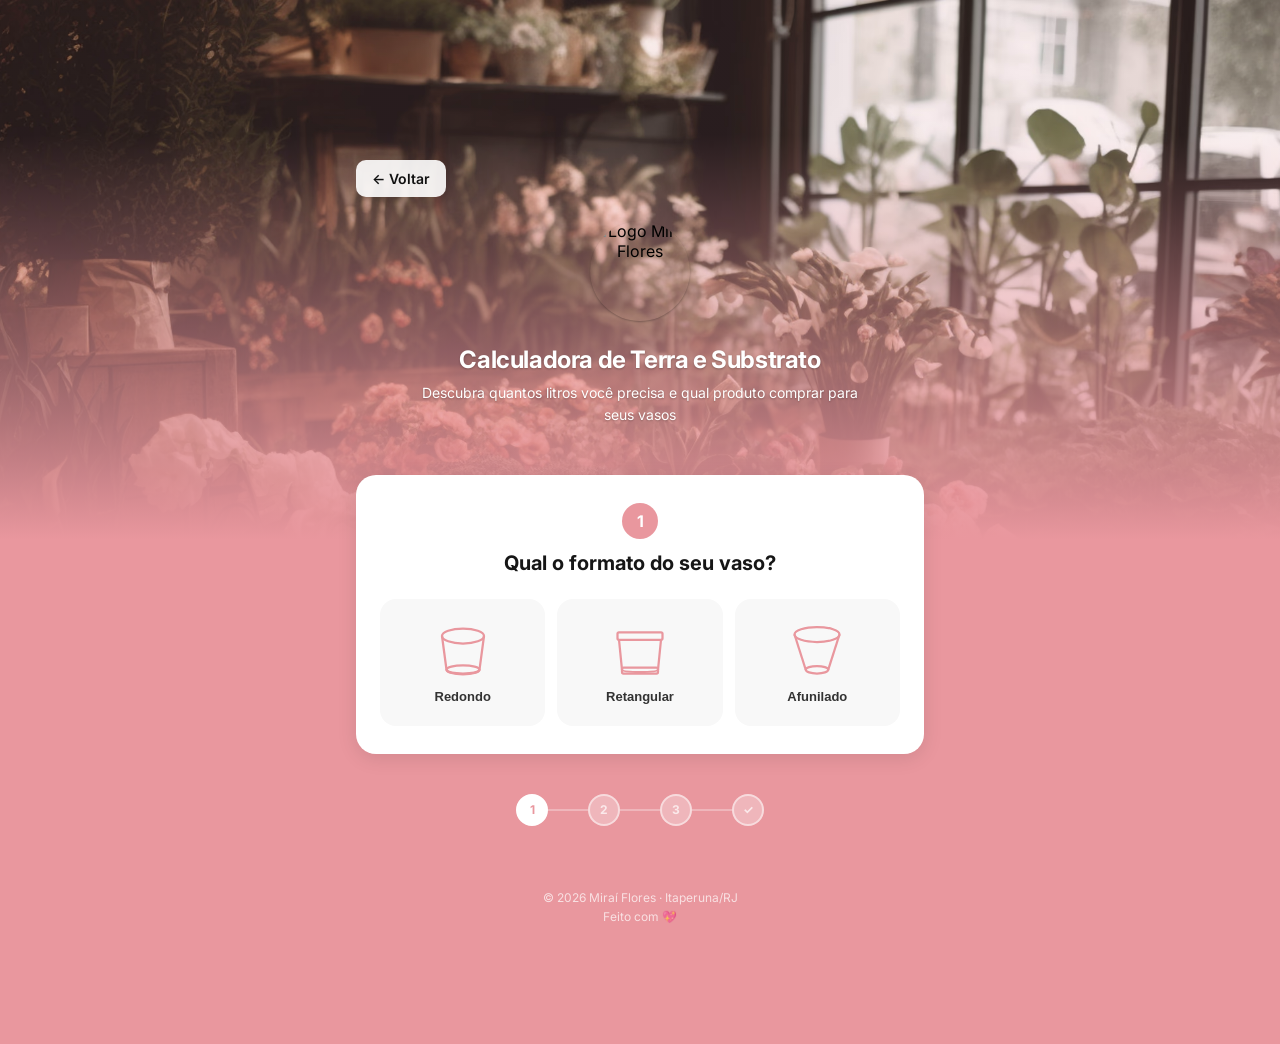
==== calculadora.html @ fb5d7ecf "feat: Adiciona Calculadora de Terra e Substrato - Nova página calculadora.html com interface em 4 et" ====
<!doctype html>
<html lang="pt-BR">
<head>
  <meta charset="utf-8">
  <meta name="viewport" content="width=device-width, initial-scale=1">
  <title>Calculadora de Terra e Substrato | Miraí Flores</title>
  <meta name="description" content="Descubra quantos litros de terra ou substrato você precisa para seus vasos">
  <meta name="theme-color" content="#e9979e">
  <link rel="preconnect" href="https://fonts.googleapis.com">
  <link rel="preconnect" href="https://fonts.gstatic.com" crossorigin>
  <link href="https://fonts.googleapis.com/css2?family=Inter:wght@400;500;600;700&display=swap" rel="stylesheet">
  <link rel="stylesheet" href="css/style.css">
  <link rel="stylesheet" href="css/calculadora.css">
</head>
<body class="calculadora-page">

  <!-- Cover / Hero -->
  <div class="cover"></div>

  <div class="container">

    <!-- Header com voltar -->
    <div class="calc-header">
      <a href="index.html" class="btn-voltar">← Voltar</a>
    </div>

    <!-- Profile -->
    <div class="profile">
      <img src="https://framerusercontent.com/images/JQwYwnI0x87Uvii2c7hzjCd69yA.png?scale-down-to=512" alt="Logo Miraí Flores">
      <div class="profile-info">
        <h1>Calculadora de Terra e Substrato</h1>
        <p>Descubra quantos litros você precisa e qual produto comprar para seus vasos</p>
      </div>
    </div>

    <!-- Calculadora -->
    <div class="calculadora-container">
      
      <!-- Step 1: Tipo do Vaso -->
      <div class="calc-step active" id="step-1">
        <div class="step-header">
          <span class="step-number">1</span>
          <h2>Qual o formato do seu vaso?</h2>
        </div>
        <div class="pot-types">
          <button class="pot-type-btn" data-type="redondo">
            <div class="pot-icon">
              <svg viewBox="0 0 80 80" fill="none" xmlns="http://www.w3.org/2000/svg">
                <ellipse cx="40" cy="20" rx="28" ry="10" stroke="currentColor" stroke-width="3" fill="none"/>
                <path d="M12 20 L18 65 Q20 70 40 70 Q60 70 62 65 L68 20" stroke="currentColor" stroke-width="3" fill="none"/>
                <ellipse cx="40" cy="65" rx="22" ry="6" stroke="currentColor" stroke-width="3" fill="none"/>
              </svg>
            </div>
            <span>Redondo</span>
          </button>
          <button class="pot-type-btn" data-type="retangular">
            <div class="pot-icon">
              <svg viewBox="0 0 80 80" fill="none" xmlns="http://www.w3.org/2000/svg">
                <rect x="10" y="15" width="60" height="10" rx="2" stroke="currentColor" stroke-width="3" fill="none"/>
                <path d="M12 25 L16 65 Q17 68 40 68 Q63 68 64 65 L68 25" stroke="currentColor" stroke-width="3" fill="none"/>
                <rect x="16" y="62" width="48" height="8" rx="2" stroke="currentColor" stroke-width="3" fill="none"/>
              </svg>
            </div>
            <span>Retangular</span>
          </button>
          <button class="pot-type-btn" data-type="afunilado">
            <div class="pot-icon">
              <svg viewBox="0 0 80 80" fill="none" xmlns="http://www.w3.org/2000/svg">
                <ellipse cx="40" cy="18" rx="30" ry="10" stroke="currentColor" stroke-width="3" fill="none"/>
                <path d="M10 18 L25 65" stroke="currentColor" stroke-width="3"/>
                <path d="M70 18 L55 65" stroke="currentColor" stroke-width="3"/>
                <ellipse cx="40" cy="65" rx="15" ry="5" stroke="currentColor" stroke-width="3" fill="none"/>
              </svg>
            </div>
            <span>Afunilado</span>
          </button>
        </div>
      </div>

      <!-- Step 2: Medidas -->
      <div class="calc-step" id="step-2">
        <div class="step-header">
          <span class="step-number">2</span>
          <h2>Informe as medidas</h2>
          <p class="step-subtitle">Todas as medidas em centímetros (cm)</p>
        </div>
        
        <!-- Medidas para vaso REDONDO -->
        <div class="medidas-form" id="medidas-redondo" style="display: none;">
          <div class="form-group">
            <label for="diametro">Diâmetro superior</label>
            <div class="input-wrapper">
              <input type="number" id="diametro" placeholder="Ex: 30" min="1" step="0.1">
              <span class="input-unit">cm</span>
            </div>
          </div>
          <div class="form-group">
            <label for="altura-redondo">Altura do vaso</label>
            <div class="input-wrapper">
              <input type="number" id="altura-redondo" placeholder="Ex: 25" min="1" step="0.1">
              <span class="input-unit">cm</span>
            </div>
          </div>
        </div>

        <!-- Medidas para vaso RETANGULAR -->
        <div class="medidas-form" id="medidas-retangular" style="display: none;">
          <div class="form-group">
            <label for="comprimento">Comprimento</label>
            <div class="input-wrapper">
              <input type="number" id="comprimento" placeholder="Ex: 40" min="1" step="0.1">
              <span class="input-unit">cm</span>
            </div>
          </div>
          <div class="form-group">
            <label for="largura">Largura</label>
            <div class="input-wrapper">
              <input type="number" id="largura" placeholder="Ex: 20" min="1" step="0.1">
              <span class="input-unit">cm</span>
            </div>
          </div>
          <div class="form-group">
            <label for="altura-retangular">Altura do vaso</label>
            <div class="input-wrapper">
              <input type="number" id="altura-retangular" placeholder="Ex: 25" min="1" step="0.1">
              <span class="input-unit">cm</span>
            </div>
          </div>
        </div>

        <!-- Medidas para vaso AFUNILADO -->
        <div class="medidas-form" id="medidas-afunilado" style="display: none;">
          <div class="form-group">
            <label for="diametro-superior">Diâmetro superior (boca)</label>
            <div class="input-wrapper">
              <input type="number" id="diametro-superior" placeholder="Ex: 35" min="1" step="0.1">
              <span class="input-unit">cm</span>
            </div>
          </div>
          <div class="form-group">
            <label for="diametro-inferior">Diâmetro inferior (base)</label>
            <div class="input-wrapper">
              <input type="number" id="diametro-inferior" placeholder="Ex: 20" min="1" step="0.1">
              <span class="input-unit">cm</span>
            </div>
          </div>
          <div class="form-group">
            <label for="altura-afunilado">Altura do vaso</label>
            <div class="input-wrapper">
              <input type="number" id="altura-afunilado" placeholder="Ex: 30" min="1" step="0.1">
              <span class="input-unit">cm</span>
            </div>
          </div>
        </div>

        <!-- Campos comuns -->
        <div class="medidas-comum" style="display: none;">
          <div class="form-group">
            <label for="quantidade-vasos">Quantidade de vasos</label>
            <div class="input-wrapper">
              <input type="number" id="quantidade-vasos" value="1" min="1" max="100">
              <span class="input-unit">un</span>
            </div>
          </div>
          <div class="form-group">
            <label>Nível de preenchimento</label>
            <div class="preenchimento-options">
              <button class="preenchimento-btn" data-value="1">100%</button>
              <button class="preenchimento-btn active" data-value="0.9">90%</button>
              <button class="preenchimento-btn" data-value="0.8">80%</button>
            </div>
          </div>
        </div>

        <button class="btn-next" id="btn-to-step-3" disabled>Continuar</button>
      </div>

      <!-- Step 3: Tipo de Produto -->
      <div class="calc-step" id="step-3">
        <div class="step-header">
          <span class="step-number">3</span>
          <h2>Qual produto você deseja usar?</h2>
        </div>
        <div class="product-types">
          <button class="product-type-btn" data-product="terra">
            <div class="product-icon">🌱</div>
            <div class="product-info">
              <h3>Terra Vegetal com Húmus</h3>
              <p>Ideal para vasos, jardins e plantio em geral</p>
            </div>
          </button>
          <button class="product-type-btn" data-product="substrato-40l">
            <div class="product-icon">🪴</div>
            <div class="product-info">
              <h3>Substrato 40L</h3>
              <p>Substrato pronto para plantio</p>
            </div>
          </button>
          <button class="product-type-btn" data-product="rosa-deserto">
            <div class="product-icon">🌺</div>
            <div class="product-info">
              <h3>Substrato Rosa do Deserto 10kg</h3>
              <p>Formulação especial para rosa do deserto</p>
            </div>
          </button>
          <button class="product-type-btn" data-product="flores-folhagens">
            <div class="product-icon">🌸</div>
            <div class="product-info">
              <h3>Substrato Flores e Folhagens 10kg</h3>
              <p>Ideal para plantas ornamentais</p>
            </div>
          </button>
        </div>
      </div>

      <!-- Step 4: Resultado -->
      <div class="calc-step" id="step-4">
        <div class="step-header">
          <span class="step-number">✓</span>
          <h2>Resultado</h2>
        </div>
        
        <div class="resultado-resumo">
          <div class="resultado-item">
            <span class="resultado-label">Volume necessário</span>
            <span class="resultado-valor" id="resultado-litros">0 L</span>
          </div>
          <div class="resultado-item">
            <span class="resultado-label">Peso estimado</span>
            <span class="resultado-valor" id="resultado-peso">0 kg</span>
          </div>
        </div>

        <div class="recomendacao-principal">
          <h3>🎯 Produto Recomendado</h3>
          <div class="produto-card-grande" id="produto-recomendado">
            <div class="produto-imagem">
              <img src="" alt="Produto" id="produto-img">
            </div>
            <div class="produto-detalhes">
              <h4 id="produto-nome">-</h4>
              <p class="produto-equiv" id="produto-equiv">-</p>
              <div class="produto-quantidade">
                <span class="qtd-label">Quantidade:</span>
                <span class="qtd-valor" id="produto-qtd">-</span>
              </div>
            </div>
          </div>
        </div>

        <div class="alternativas-section" id="alternativas-container" style="display: none;">
          <h3>📦 Outras opções</h3>
          <div class="alternativas-lista" id="alternativas-lista">
            <!-- Alternativas serão inseridas via JS -->
          </div>
        </div>

        <div class="observacao">
          <p>⚠️ A quantidade é aproximada e pode variar conforme compactação e tipo de plantio.</p>
        </div>

        <div class="resultado-acoes">
          <a href="#" class="btn-whatsapp-pedido" id="btn-whatsapp-pedido" target="_blank" rel="noopener">
            <span>💬</span> Quero Pedir esse Produto
          </a>
          <button class="btn-recalcular" id="btn-recalcular">
            🔄 Fazer Nova Simulação
          </button>
        </div>
      </div>

      <!-- Progress indicator -->
      <div class="calc-progress">
        <div class="progress-step active" data-step="1">1</div>
        <div class="progress-line"></div>
        <div class="progress-step" data-step="2">2</div>
        <div class="progress-line"></div>
        <div class="progress-step" data-step="3">3</div>
        <div class="progress-line"></div>
        <div class="progress-step" data-step="4">✓</div>
      </div>

    </div>

    <footer class="footer">
      <p>© 2026 Miraí Flores · Itaperuna/RJ</p>
      <p class="footer-sub">Feito com 💖</p>
    </footer>

  </div>

  <script src="js/calculadora.js"></script>
</body>
</html>
---- css/style.css ----
/* ========================================
   Miraí Flores - Link na Bio
   Estilos principais (inspirado no EXEMPLO)
   ======================================== */

/* === Reset === */
*, *::before, *::after {
  box-sizing: border-box;
  margin: 0;
  padding: 0;
}

/* === Body === */
body {
  font-family: 'Inter', sans-serif;
  background-color: #e9979e;
  min-height: 100vh;
  display: flex;
  align-items: flex-start;
  justify-content: center;
  padding: 0;
  -webkit-font-smoothing: antialiased;
  -moz-osx-font-smoothing: grayscale;
  overflow-x: hidden;
}

/* === Cover / Hero (inspirado no EXEMPLO) === */
.cover {
  position: fixed;
  top: 0;
  left: 0;
  right: 0;
  height: 60vh;
  z-index: 0;
  overflow: hidden;
  background-image: url('../cover.jpg');
  background-size: cover;
  background-position: center;
  background-repeat: no-repeat;
}

@supports (-webkit-touch-callout: none) {
  /* iOS fix - background-attachment: fixed não funciona em iOS */
  .cover {
    background-attachment: scroll;
  }
}

@supports not (-webkit-touch-callout: none) {
  .cover {
    background-attachment: fixed;
  }
}

.cover::after {
  content: '';
  position: absolute;
  inset: 0;
  background: linear-gradient(
    to bottom,
    rgba(233, 151, 158, 0.12) 25%,
    #e9979e 100%
  );
  pointer-events: none;
}

/* === Container === */
.container {
  position: relative;
  z-index: 1;
  width: 100%;
  max-width: 640px;
  display: flex;
  flex-direction: column;
  align-items: center;
  gap: 48px;
  padding: 100px 36px 80px;
}

/* === Profile (inspirado no EXEMPLO) === */
.profile {
  display: flex;
  flex-direction: column;
  align-items: center;
  gap: 24px;
  text-align: center;
  padding: 0 12px;
}

.profile img {
  width: 100px;
  height: 100px;
  border-radius: 500px;
  object-fit: cover;
  box-shadow: 0 1px 2px rgba(0, 0, 0, 0.25);
}

.profile-info {
  display: flex;
  flex-direction: column;
  align-items: center;
  gap: 8px;
  max-width: 450px;
}

.profile h1 {
  font-size: 28px;
  font-weight: 700;
  color: #fff;
  letter-spacing: -0.4px;
  text-shadow: 0 1px 2px rgba(0, 0, 0, 0.25);
}

.profile p {
  font-size: 15px;
  color: #fff;
  line-height: 1.6;
  text-shadow: 0 1px 2px rgba(0, 0, 0, 0.25);
}

/* === Top Buttons (inspirado no EXEMPLO) === */
.top-buttons {
  display: flex;
  gap: 16px;
  width: 100%;
  justify-content: center;
}

.top-buttons a {
  flex: 1;
  max-width: 180px;
  display: flex;
  align-items: center;
  justify-content: center;
  gap: 6px;
  padding: 12px 20px;
  background: rgba(255, 255, 255, 0.95);
  border: 1px solid #eee;
  border-radius: 10px;
  font-size: 14px;
  font-weight: 600;
  color: #111;
  text-decoration: none;
  box-shadow: 0 2px 8px rgba(0, 0, 0, 0.08);
  transition: all 0.2s ease;
  backdrop-filter: blur(8px);
}

.top-buttons a:hover {
  background: #fff;
  transform: translateY(-2px);
  box-shadow: 0 4px 16px rgba(0, 0, 0, 0.12);
}

.btn-icon {
  font-size: 16px;
}

/* === Link Cards (inspirado no EXEMPLO - layout horizontal) === */
.links {
  width: 100%;
  display: flex;
  flex-direction: column;
  gap: 16px;
}

.link-card {
  display: flex;
  align-items: center;
  gap: 16px;
  background: #fff;
  border-radius: 16px;
  padding: 16px 20px;
  text-decoration: none;
  color: inherit;
  overflow: hidden;
  transition: all 0.25s ease;
  box-shadow: 0 2px 12px rgba(0, 0, 0, 0.1);
}

.link-card:hover {
  transform: translateY(-4px);
  box-shadow: 0 8px 24px rgba(0, 0, 0, 0.15);
}

.card-icon {
  width: 70px;
  height: 70px;
  min-width: 70px;
  border-radius: 12px;
  overflow: hidden;
  background: #f0f0f0;
}

.card-icon img {
  width: 100%;
  height: 100%;
  object-fit: cover;
}

.card-body {
  flex: 1;
}

.link-card h3 {
  font-size: 16px;
  font-weight: 700;
  color: #161616;
  letter-spacing: -0.3px;
  margin-bottom: 4px;
}

.link-card p {
  font-size: 13px;
  color: #7d7f83;
  line-height: 1.4;
}

.link-card .btn {
  background: #2d2d2d;
  color: #fff;
  border: none;
  border-radius: 8px;
  padding: 10px 16px;
  font-size: 13px;
  font-weight: 600;
  white-space: nowrap;
  flex-shrink: 0;
  transition: background 0.2s ease;
  letter-spacing: 0.2px;
  cursor: pointer;
  width: 110px;
  text-align: center;
}

.link-card:hover .btn {
  background: #e9979e;
}

/* === Instagram Feed === */
.instagram-section {
  width: 100%;
  background: rgba(255, 255, 255, 0.1);
  border: 2px solid rgba(255, 255, 255, 0.3);
  border-radius: 16px;
  overflow: hidden;
  display: flex;
  flex-direction: column;
  margin-bottom: 32px;
  backdrop-filter: blur(10px);
  box-shadow: 0 4px 16px rgba(0, 0, 0, 0.08);
  transition: all 0.3s ease;
}

.instagram-section:hover {
  border-color: rgba(255, 255, 255, 0.5);
  box-shadow: 0 8px 24px rgba(0, 0, 0, 0.12);
  transform: translateY(-2px);
}

.instagram-header {
  padding: 28px 20px;
  text-align: center;
  border-bottom: 1px solid rgba(255, 255, 255, 0.2);
}

.instagram-section h2 {
  font-size: 20px;
  font-weight: 700;
  color: #fff;
  margin-bottom: 8px;
  text-shadow: 0 1px 2px rgba(0, 0, 0, 0.25);
}

.instagram-username {
  display: inline-block;
  font-size: 14px;
  font-weight: 600;
  color: #fff;
  text-decoration: none;
  margin-bottom: 16px;
  transition: opacity 0.2s ease;
}

.instagram-username:hover {
  opacity: 0.8;
}

.instagram-post {
  display: flex;
  justify-content: center;
  padding: 20px;
  min-height: 350px;
  max-width: 100%;
  overflow: hidden;
}

.instagram-post blockquote {
  max-width: 100% !important;
  border-radius: 12px;
  overflow: hidden;
}

.instagram-post iframe {
  max-width: 100% !important;
  border-radius: 8px;
}

.instagram-link {
  display: inline-block;
  background: rgba(255, 255, 255, 0.95);
  color: #111;
  text-decoration: none;
  font-size: 14px;
  font-weight: 600;
  padding: 12px 24px;
  border: 1px solid rgba(255, 255, 255, 0.3);
  border-radius: 10px;
  transition: all 0.2s ease;
  box-shadow: 0 2px 8px rgba(0, 0, 0, 0.1);
  margin: 0 20px 20px;
  align-self: center;
}

.instagram-link:hover {
  background: #fff;
  transform: translateY(-2px);
  box-shadow: 0 4px 16px rgba(0, 0, 0, 0.15);
}

/* === Localização/Gallery === */
.location-section {
  width: 100%;
  background: rgba(255, 255, 255, 0.1);
  border: 2px solid rgba(255, 255, 255, 0.3);
  border-radius: 16px;
  overflow: hidden;
  display: flex;
  flex-direction: column;
  margin-bottom: 32px;
  backdrop-filter: blur(10px);
  box-shadow: 0 4px 16px rgba(0, 0, 0, 0.08);
  transition: all 0.3s ease;
}

.location-section:hover {
  border-color: rgba(255, 255, 255, 0.5);
  box-shadow: 0 8px 24px rgba(0, 0, 0, 0.12);
  transform: translateY(-2px);
}

.location-header {
  padding: 28px 20px;
  text-align: center;
  border-bottom: 1px solid rgba(255, 255, 255, 0.2);
}

.location-section h2 {
  font-size: 20px;
  font-weight: 700;
  color: #fff;
  margin-bottom: 8px;
  text-shadow: 0 1px 2px rgba(0, 0, 0, 0.25);
}

.location-subtitle {
  font-size: 14px;
  color: rgba(255, 255, 255, 0.8);
  margin-bottom: 16px;
  text-shadow: 0 1px 2px rgba(0, 0, 0, 0.15);
}

.btn-rotas {
  display: inline-block;
  background: rgba(255, 255, 255, 0.95);
  color: #111;
  border: 1px solid rgba(255, 255, 255, 0.3);
  border-radius: 10px;
  padding: 12px 24px;
  font-size: 14px;
  font-weight: 600;
  text-decoration: none;
  transition: all 0.2s ease;
  box-shadow: 0 2px 8px rgba(0, 0, 0, 0.1);
}

.btn-rotas:hover {
  background: #fff;
  transform: translateY(-2px);
  box-shadow: 0 4px 16px rgba(0, 0, 0, 0.15);
}

.maps-container-inner {
  width: 100%;
  height: 350px;
  overflow: hidden;
}

/* === Google Maps === */
.maps-container {
  width: 100%;
  height: 350px;
  border-radius: 16px;
  overflow: hidden;
  box-shadow: 0 4px 16px rgba(0, 0, 0, 0.12);
  margin-bottom: 24px;
  border: 2px solid rgba(255, 255, 255, 0.3);
}

.maps-container iframe {
  border-radius: 14px;
  width: 100%;
  height: 100%;
  display: block;
}

/* === Social Icons (inspirado no EXEMPLO - 80x80 com labels) === */
.social-row {
  display: flex;
  gap: 16px;
  justify-content: center;
}

.social-btn {
  display: flex;
  flex-direction: column;
  align-items: center;
  justify-content: center;
  gap: 6px;
  width: 80px;
  height: 80px;
  background: rgba(255, 255, 255, 0.9);
  border: 1px solid #eee;
  border-radius: 16px;
  text-decoration: none;
  font-size: 26px;
  transition: all 0.25s ease;
  box-shadow: 0 2px 8px rgba(0, 0, 0, 0.06);
  backdrop-filter: blur(8px);
}

.social-btn small {
  font-size: 10px;
  font-weight: 600;
  color: #666;
  letter-spacing: 0.3px;
}

.social-btn:hover {
  background: #fff;
  transform: translateY(-3px) scale(1.05);
  box-shadow: 0 6px 20px rgba(0, 0, 0, 0.1);
}

/* === Footer === */
.footer {
  text-align: center;
  padding-top: 16px;
}

.footer p {
  font-size: 12px;
  color: rgba(255, 255, 255, 0.7);
}

.footer-sub {
  font-size: 11px;
  color: rgba(255, 255, 255, 0.5);
  margin-top: 4px;
}

/* === Animações de entrada === */
.fade-in {
  opacity: 0;
  transform: translateY(20px);
  animation: fadeInUp 0.6s ease forwards;
}

@keyframes fadeInUp {
  to {
    opacity: 1;
    transform: translateY(0);
  }
}

/* === Responsivo (inspirado no EXEMPLO - breakpoints) === */
@media (max-width: 809px) {
  .cover {
    height: 50vh;
    background-attachment: scroll;
  }

  .container {
    gap: 32px;
    padding: 60px 16px 48px;
  }

  .profile img {
    width: 80px;
    height: 80px;
  }

  .profile h1 {
    font-size: 24px;
  }

  .profile p {
    font-size: 14px;
  }

  .top-buttons {
    gap: 10px;
    flex-wrap: wrap;
  }

  .top-buttons a {
    flex: 1;
    min-width: 140px;
    max-width: none;
    padding: 10px 14px;
    font-size: 13px;
  }

  .link-card {
    flex-direction: column;
    text-align: center;
    gap: 12px;
    padding: 16px;
  }

  .card-icon {
    width: 70px;
    height: 70px;
    min-width: 70px;
    margin: 0 auto;
  }

  .link-card h3 {
    font-size: 15px;
  }

  .link-card p {
    font-size: 12px;
  }

  .link-card .btn {
    width: 100%;
    padding: 10px 14px;
  }

  .instagram-section,
  .location-section {
    border-radius: 12px;
  }

  .instagram-header,
  .location-header {
    padding: 20px 16px;
  }

  .instagram-section h2,
  .location-section h2 {
    font-size: 18px;
  }

  .instagram-post {
    padding: 16px;
    min-height: 300px;
  }

  .maps-container-inner {
    height: 280px;
  }

  .btn-rotas,
  .instagram-link {
    padding: 10px 20px;
    font-size: 13px;
  }

  .social-btn {
    width: 70px;
    height: 70px;
    font-size: 22px;
  }

  .social-btn small {
    font-size: 9px;
  }
}

/* Extra small devices */
@media (max-width: 380px) {
  .container {
    padding: 50px 12px 40px;
  }

  .top-buttons {
    flex-direction: column;
    gap: 8px;
  }

  .top-buttons a {
    width: 100%;
    max-width: 100%;
  }

  .profile h1 {
    font-size: 22px;
  }

  .card-icon {
    width: 60px;
    height: 60px;
    min-width: 60px;
  }

  .social-btn {
    width: 60px;
    height: 60px;
    font-size: 20px;
  }
}

@media (min-width: 810px) {
  .container {
    padding-top: 160px;
    padding-bottom: 120px;
  }
}
---- css/calculadora.css ----
/* ========================================
   Miraí Flores - Calculadora de Terra
   Estilos específicos da calculadora
   ======================================== */

/* === Ajustes para a página da calculadora === */
.calculadora-page .profile h1 {
  font-size: 24px;
}

.calculadora-page .profile p {
  font-size: 14px;
}

/* === Header com botão voltar === */
.calc-header {
  width: 100%;
  display: flex;
  justify-content: flex-start;
  margin-bottom: -24px;
}

.btn-voltar {
  display: inline-flex;
  align-items: center;
  gap: 4px;
  background: rgba(255, 255, 255, 0.9);
  color: #111;
  text-decoration: none;
  font-size: 14px;
  font-weight: 600;
  padding: 10px 16px;
  border-radius: 10px;
  transition: all 0.2s ease;
  box-shadow: 0 2px 8px rgba(0, 0, 0, 0.1);
}

.btn-voltar:hover {
  background: #fff;
  transform: translateY(-2px);
  box-shadow: 0 4px 16px rgba(0, 0, 0, 0.15);
}

/* === Container da Calculadora === */
.calculadora-container {
  width: 100%;
  display: flex;
  flex-direction: column;
  gap: 24px;
}

/* === Steps === */
.calc-step {
  display: none;
  background: #fff;
  border-radius: 20px;
  padding: 28px 24px;
  box-shadow: 0 4px 20px rgba(0, 0, 0, 0.1);
  animation: fadeInUp 0.4s ease;
}

.calc-step.active {
  display: block;
}

@keyframes fadeInUp {
  from {
    opacity: 0;
    transform: translateY(20px);
  }
  to {
    opacity: 1;
    transform: translateY(0);
  }
}

.step-header {
  text-align: center;
  margin-bottom: 24px;
}

.step-number {
  display: inline-flex;
  align-items: center;
  justify-content: center;
  width: 36px;
  height: 36px;
  background: #e9979e;
  color: #fff;
  font-weight: 700;
  font-size: 16px;
  border-radius: 50%;
  margin-bottom: 12px;
}

.step-header h2 {
  font-size: 20px;
  font-weight: 700;
  color: #161616;
  margin-bottom: 4px;
}

.step-subtitle {
  font-size: 14px;
  color: #7d7f83;
}

/* === Seleção de Tipo de Vaso === */
.pot-types {
  display: grid;
  grid-template-columns: repeat(3, 1fr);
  gap: 12px;
}

.pot-type-btn {
  display: flex;
  flex-direction: column;
  align-items: center;
  gap: 8px;
  padding: 20px 12px;
  background: #f8f8f8;
  border: 2px solid transparent;
  border-radius: 16px;
  cursor: pointer;
  transition: all 0.2s ease;
}

.pot-type-btn:hover {
  background: #fff;
  border-color: #e9979e;
  transform: translateY(-2px);
  box-shadow: 0 4px 16px rgba(0, 0, 0, 0.1);
}

.pot-type-btn.active {
  background: #fff;
  border-color: #e9979e;
  box-shadow: 0 4px 16px rgba(233, 151, 158, 0.25);
}

.pot-icon {
  width: 60px;
  height: 60px;
  color: #e9979e;
}

.pot-icon svg {
  width: 100%;
  height: 100%;
}

.pot-type-btn span {
  font-size: 13px;
  font-weight: 600;
  color: #333;
}

/* === Formulário de Medidas === */
.medidas-form,
.medidas-comum {
  display: flex;
  flex-direction: column;
  gap: 16px;
  margin-bottom: 20px;
}

.form-group {
  display: flex;
  flex-direction: column;
  gap: 6px;
}

.form-group label {
  font-size: 14px;
  font-weight: 600;
  color: #333;
}

.input-wrapper {
  display: flex;
  align-items: center;
  border: 2px solid #e0e0e0;
  border-radius: 12px;
  overflow: hidden;
  transition: border-color 0.2s ease;
}

.input-wrapper:focus-within {
  border-color: #e9979e;
}

.input-wrapper input {
  flex: 1;
  border: none;
  padding: 14px 16px;
  font-size: 16px;
  outline: none;
  background: transparent;
}

.input-wrapper input::placeholder {
  color: #aaa;
}

.input-unit {
  padding: 14px 16px;
  background: #f5f5f5;
  font-size: 14px;
  font-weight: 600;
  color: #666;
}

/* === Preenchimento === */
.preenchimento-options {
  display: flex;
  gap: 8px;
}

.preenchimento-btn {
  flex: 1;
  padding: 12px 16px;
  border: 2px solid #e0e0e0;
  border-radius: 10px;
  background: #fff;
  font-size: 14px;
  font-weight: 600;
  color: #333;
  cursor: pointer;
  transition: all 0.2s ease;
}

.preenchimento-btn:hover {
  border-color: #e9979e;
}

.preenchimento-btn.active {
  background: #e9979e;
  border-color: #e9979e;
  color: #fff;
}

/* === Botões de Ação === */
.btn-next {
  width: 100%;
  padding: 16px 24px;
  background: #e9979e;
  color: #fff;
  border: none;
  border-radius: 12px;
  font-size: 16px;
  font-weight: 700;
  cursor: pointer;
  transition: all 0.2s ease;
  margin-top: 8px;
}

.btn-next:hover:not(:disabled) {
  background: #d88990;
  transform: translateY(-2px);
  box-shadow: 0 4px 16px rgba(233, 151, 158, 0.4);
}

.btn-next:disabled {
  background: #ccc;
  cursor: not-allowed;
}

/* === Seleção de Tipo de Produto === */
.product-types {
  display: flex;
  flex-direction: column;
  gap: 12px;
}

.product-type-btn {
  display: flex;
  align-items: center;
  gap: 16px;
  padding: 16px 20px;
  background: #f8f8f8;
  border: 2px solid transparent;
  border-radius: 16px;
  cursor: pointer;
  transition: all 0.2s ease;
  text-align: left;
}

.product-type-btn:hover {
  background: #fff;
  border-color: #e9979e;
  transform: translateY(-2px);
  box-shadow: 0 4px 16px rgba(0, 0, 0, 0.1);
}

.product-type-btn.active {
  background: #fff;
  border-color: #e9979e;
  box-shadow: 0 4px 16px rgba(233, 151, 158, 0.25);
}

.product-icon {
  font-size: 32px;
  width: 50px;
  height: 50px;
  display: flex;
  align-items: center;
  justify-content: center;
  background: rgba(233, 151, 158, 0.1);
  border-radius: 12px;
}

.product-info {
  flex: 1;
}

.product-info h3 {
  font-size: 15px;
  font-weight: 700;
  color: #161616;
  margin-bottom: 2px;
}

.product-info p {
  font-size: 13px;
  color: #7d7f83;
}

/* === Resultado === */
.resultado-resumo {
  display: grid;
  grid-template-columns: 1fr 1fr;
  gap: 12px;
  margin-bottom: 24px;
}

.resultado-item {
  background: linear-gradient(135deg, #e9979e, #d88990);
  padding: 20px 16px;
  border-radius: 16px;
  text-align: center;
}

.resultado-label {
  display: block;
  font-size: 13px;
  color: rgba(255, 255, 255, 0.85);
  margin-bottom: 4px;
}

.resultado-valor {
  font-size: 28px;
  font-weight: 700;
  color: #fff;
}

/* === Produto Recomendado === */
.recomendacao-principal {
  margin-bottom: 24px;
}

.recomendacao-principal h3 {
  font-size: 16px;
  font-weight: 700;
  color: #161616;
  margin-bottom: 16px;
}

.produto-card-grande {
  display: flex;
  gap: 16px;
  padding: 20px;
  background: #f8f8f8;
  border-radius: 16px;
  border: 2px solid #e9979e;
}

.produto-imagem {
  width: 100px;
  height: 100px;
  border-radius: 12px;
  overflow: hidden;
  background: #fff;
  flex-shrink: 0;
}

.produto-imagem img {
  width: 100%;
  height: 100%;
  object-fit: cover;
}

.produto-detalhes {
  flex: 1;
  display: flex;
  flex-direction: column;
  gap: 8px;
}

.produto-detalhes h4 {
  font-size: 16px;
  font-weight: 700;
  color: #161616;
  line-height: 1.3;
}

.produto-equiv {
  font-size: 13px;
  color: #7d7f83;
}

.produto-quantidade {
  display: flex;
  gap: 8px;
  margin-top: auto;
  padding-top: 8px;
  border-top: 1px solid #e0e0e0;
}

.qtd-label {
  font-size: 13px;
  color: #666;
}

.qtd-valor {
  font-size: 13px;
  font-weight: 700;
  color: #e9979e;
}

/* === Alternativas === */
.alternativas-section {
  margin-bottom: 24px;
}

.alternativas-section h3 {
  font-size: 16px;
  font-weight: 700;
  color: #161616;
  margin-bottom: 12px;
}

.alternativas-lista {
  display: flex;
  flex-direction: column;
  gap: 8px;
}

.alternativa-item {
  padding: 16px;
  background: #f8f8f8;
  border-radius: 12px;
  border: 1px solid #e0e0e0;
}

.alternativa-titulo {
  font-size: 12px;
  font-weight: 600;
  color: #e9979e;
  text-transform: uppercase;
  letter-spacing: 0.5px;
  margin-bottom: 4px;
}

.alternativa-descricao {
  font-size: 14px;
  font-weight: 600;
  color: #161616;
  margin-bottom: 4px;
}

.alternativa-info {
  font-size: 12px;
  color: #7d7f83;
}

/* === Observação === */
.observacao {
  background: #fff8e1;
  border: 1px solid #ffe082;
  border-radius: 12px;
  padding: 14px 16px;
  margin-bottom: 24px;
}

.observacao p {
  font-size: 13px;
  color: #f57c00;
  line-height: 1.4;
}

/* === Ações do Resultado === */
.resultado-acoes {
  display: flex;
  flex-direction: column;
  gap: 12px;
}

.btn-whatsapp-pedido {
  display: flex;
  align-items: center;
  justify-content: center;
  gap: 8px;
  width: 100%;
  padding: 16px 24px;
  background: #25D366;
  color: #fff;
  border: none;
  border-radius: 12px;
  font-size: 16px;
  font-weight: 700;
  text-decoration: none;
  cursor: pointer;
  transition: all 0.2s ease;
}

.btn-whatsapp-pedido:hover {
  background: #1da851;
  transform: translateY(-2px);
  box-shadow: 0 4px 16px rgba(37, 211, 102, 0.4);
}

.btn-recalcular {
  width: 100%;
  padding: 14px 24px;
  background: #fff;
  color: #333;
  border: 2px solid #e0e0e0;
  border-radius: 12px;
  font-size: 14px;
  font-weight: 600;
  cursor: pointer;
  transition: all 0.2s ease;
}

.btn-recalcular:hover {
  border-color: #e9979e;
  color: #e9979e;
}

/* === Indicador de Progresso === */
.calc-progress {
  display: flex;
  align-items: center;
  justify-content: center;
  gap: 0;
  margin-top: 16px;
}

.progress-step {
  width: 32px;
  height: 32px;
  display: flex;
  align-items: center;
  justify-content: center;
  background: rgba(255, 255, 255, 0.3);
  border: 2px solid rgba(255, 255, 255, 0.5);
  border-radius: 50%;
  font-size: 12px;
  font-weight: 700;
  color: rgba(255, 255, 255, 0.7);
  transition: all 0.3s ease;
}

.progress-step.active {
  background: #fff;
  border-color: #fff;
  color: #e9979e;
}

.progress-step.current {
  transform: scale(1.1);
  box-shadow: 0 4px 16px rgba(255, 255, 255, 0.4);
}

.progress-line {
  width: 40px;
  height: 2px;
  background: rgba(255, 255, 255, 0.3);
}

/* === Responsivo === */
@media (max-width: 809px) {
  .calculadora-page .container {
    gap: 24px;
    padding: 60px 16px 48px;
  }

  .calculadora-page .profile h1 {
    font-size: 20px;
  }

  .calc-step {
    padding: 20px 16px;
    border-radius: 16px;
  }

  .step-header h2 {
    font-size: 18px;
  }

  .pot-types {
    grid-template-columns: repeat(3, 1fr);
    gap: 8px;
  }

  .pot-type-btn {
    padding: 16px 8px;
  }

  .pot-icon {
    width: 48px;
    height: 48px;
  }

  .pot-type-btn span {
    font-size: 11px;
  }

  .resultado-valor {
    font-size: 24px;
  }

  .produto-card-grande {
    flex-direction: column;
    align-items: center;
    text-align: center;
  }

  .produto-detalhes h4 {
    font-size: 15px;
  }

  .produto-quantidade {
    justify-content: center;
    flex-wrap: wrap;
  }

  .progress-step {
    width: 28px;
    height: 28px;
    font-size: 11px;
  }

  .progress-line {
    width: 24px;
  }
}

@media (max-width: 380px) {
  .pot-types {
    grid-template-columns: 1fr;
    gap: 8px;
  }

  .pot-type-btn {
    flex-direction: row;
    justify-content: flex-start;
    gap: 12px;
    padding: 12px 16px;
  }

  .pot-icon {
    width: 40px;
    height: 40px;
  }

  .resultado-resumo {
    grid-template-columns: 1fr;
  }

  .preenchimento-options {
    flex-direction: column;
  }
}
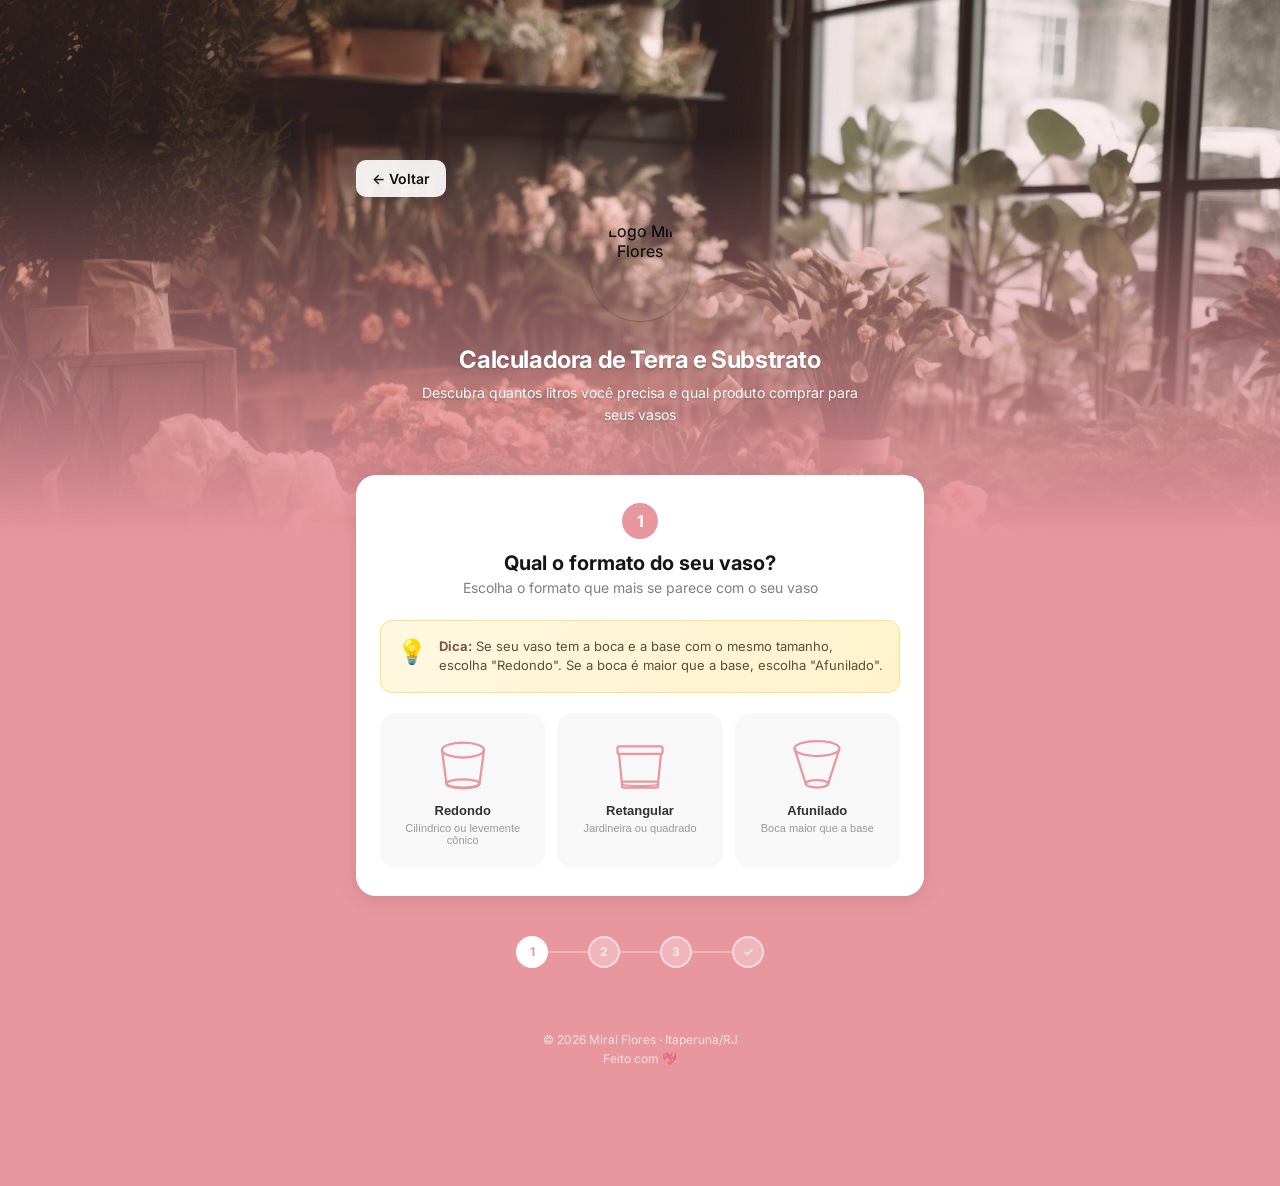
==== commit 53d2068e: "feat: Melhora calculadora com ilustrações e explicações - Adiciona ilustrações SVG detalhadas mostra" ====
--- a/calculadora.html
+++ b/calculadora.html
@@ -41,7 +41,14 @@
         <div class="step-header">
           <span class="step-number">1</span>
           <h2>Qual o formato do seu vaso?</h2>
-        </div>
+          <p class="step-subtitle">Escolha o formato que mais se parece com o seu vaso</p>
+        </div>
+        
+        <div class="dica-box">
+          <span class="dica-icon">💡</span>
+          <p><strong>Dica:</strong> Se seu vaso tem a boca e a base com o mesmo tamanho, escolha "Redondo". Se a boca é maior que a base, escolha "Afunilado".</p>
+        </div>
+
         <div class="pot-types">
           <button class="pot-type-btn" data-type="redondo">
             <div class="pot-icon">
@@ -52,6 +59,7 @@
               </svg>
             </div>
             <span>Redondo</span>
+            <small>Cilíndrico ou levemente cônico</small>
           </button>
           <button class="pot-type-btn" data-type="retangular">
             <div class="pot-icon">
@@ -62,6 +70,7 @@
               </svg>
             </div>
             <span>Retangular</span>
+            <small>Jardineira ou quadrado</small>
           </button>
           <button class="pot-type-btn" data-type="afunilado">
             <div class="pot-icon">
@@ -73,6 +82,7 @@
               </svg>
             </div>
             <span>Afunilado</span>
+            <small>Boca maior que a base</small>
           </button>
         </div>
       </div>
@@ -82,20 +92,50 @@
         <div class="step-header">
           <span class="step-number">2</span>
           <h2>Informe as medidas</h2>
-          <p class="step-subtitle">Todas as medidas em centímetros (cm)</p>
+          <p class="step-subtitle">Use uma fita métrica ou régua para medir em centímetros (cm)</p>
         </div>
         
         <!-- Medidas para vaso REDONDO -->
         <div class="medidas-form" id="medidas-redondo" style="display: none;">
-          <div class="form-group">
-            <label for="diametro">Diâmetro superior</label>
+          
+          <!-- Ilustração de como medir -->
+          <div class="medida-ilustracao">
+            <svg viewBox="0 0 200 180" fill="none" xmlns="http://www.w3.org/2000/svg">
+              <!-- Vaso -->
+              <ellipse cx="100" cy="35" rx="60" ry="20" stroke="#e9979e" stroke-width="3" fill="rgba(233, 151, 158, 0.1)"/>
+              <path d="M40 35 L50 145 Q55 155 100 155 Q145 155 150 145 L160 35" stroke="#e9979e" stroke-width="3" fill="rgba(233, 151, 158, 0.1)"/>
+              <ellipse cx="100" cy="145" rx="50" ry="12" stroke="#e9979e" stroke-width="3" fill="rgba(233, 151, 158, 0.1)"/>
+              
+              <!-- Linha do diâmetro -->
+              <line x1="40" y1="35" x2="160" y2="35" stroke="#333" stroke-width="2" stroke-dasharray="5,3"/>
+              <line x1="40" y1="30" x2="40" y2="40" stroke="#333" stroke-width="2"/>
+              <line x1="160" y1="30" x2="160" y2="40" stroke="#333" stroke-width="2"/>
+              <text x="100" y="25" text-anchor="middle" font-size="12" font-weight="bold" fill="#333">Diâmetro</text>
+              
+              <!-- Linha da altura -->
+              <line x1="170" y1="35" x2="170" y2="145" stroke="#333" stroke-width="2" stroke-dasharray="5,3"/>
+              <line x1="165" y1="35" x2="175" y2="35" stroke="#333" stroke-width="2"/>
+              <line x1="165" y1="145" x2="175" y2="145" stroke="#333" stroke-width="2"/>
+              <text x="185" y="95" text-anchor="middle" font-size="12" font-weight="bold" fill="#333" transform="rotate(90, 185, 95)">Altura</text>
+            </svg>
+            <p class="ilustracao-legenda">Meça o diâmetro na parte de cima (boca) do vaso</p>
+          </div>
+
+          <div class="form-group">
+            <label for="diametro">
+              <span class="label-icon">↔️</span> Diâmetro superior
+            </label>
+            <p class="label-hint">Meça de uma borda à outra, passando pelo centro</p>
             <div class="input-wrapper">
               <input type="number" id="diametro" placeholder="Ex: 30" min="1" step="0.1">
               <span class="input-unit">cm</span>
             </div>
           </div>
           <div class="form-group">
-            <label for="altura-redondo">Altura do vaso</label>
+            <label for="altura-redondo">
+              <span class="label-icon">↕️</span> Altura do vaso
+            </label>
+            <p class="label-hint">Meça da borda superior até a base (por fora)</p>
             <div class="input-wrapper">
               <input type="number" id="altura-redondo" placeholder="Ex: 25" min="1" step="0.1">
               <span class="input-unit">cm</span>
@@ -105,22 +145,57 @@
 
         <!-- Medidas para vaso RETANGULAR -->
         <div class="medidas-form" id="medidas-retangular" style="display: none;">
-          <div class="form-group">
-            <label for="comprimento">Comprimento</label>
+          
+          <!-- Ilustração de como medir -->
+          <div class="medida-ilustracao">
+            <svg viewBox="0 0 200 180" fill="none" xmlns="http://www.w3.org/2000/svg">
+              <!-- Vaso retangular 3D -->
+              <path d="M30 40 L30 130 L100 150 L170 130 L170 40 L100 20 Z" stroke="#e9979e" stroke-width="3" fill="rgba(233, 151, 158, 0.1)"/>
+              <path d="M30 40 L100 60 L170 40" stroke="#e9979e" stroke-width="3"/>
+              <path d="M100 60 L100 150" stroke="#e9979e" stroke-width="3"/>
+              
+              <!-- Linha do comprimento -->
+              <line x1="30" y1="160" x2="100" y2="175" stroke="#333" stroke-width="2" stroke-dasharray="5,3"/>
+              <text x="65" y="175" text-anchor="middle" font-size="11" font-weight="bold" fill="#333">Comprimento</text>
+              
+              <!-- Linha da largura -->
+              <line x1="100" y1="175" x2="170" y2="160" stroke="#666" stroke-width="2" stroke-dasharray="5,3"/>
+              <text x="140" y="175" text-anchor="middle" font-size="11" font-weight="bold" fill="#666">Largura</text>
+              
+              <!-- Linha da altura -->
+              <line x1="180" y1="40" x2="180" y2="130" stroke="#333" stroke-width="2" stroke-dasharray="5,3"/>
+              <line x1="175" y1="40" x2="185" y2="40" stroke="#333" stroke-width="2"/>
+              <line x1="175" y1="130" x2="185" y2="130" stroke="#333" stroke-width="2"/>
+              <text x="192" y="90" text-anchor="middle" font-size="11" font-weight="bold" fill="#333" transform="rotate(90, 192, 90)">Altura</text>
+            </svg>
+            <p class="ilustracao-legenda">Meça o lado maior (comprimento) e o lado menor (largura)</p>
+          </div>
+
+          <div class="form-group">
+            <label for="comprimento">
+              <span class="label-icon">↔️</span> Comprimento
+            </label>
+            <p class="label-hint">O lado mais longo do vaso</p>
             <div class="input-wrapper">
               <input type="number" id="comprimento" placeholder="Ex: 40" min="1" step="0.1">
               <span class="input-unit">cm</span>
             </div>
           </div>
           <div class="form-group">
-            <label for="largura">Largura</label>
+            <label for="largura">
+              <span class="label-icon">↔️</span> Largura
+            </label>
+            <p class="label-hint">O lado mais curto do vaso</p>
             <div class="input-wrapper">
               <input type="number" id="largura" placeholder="Ex: 20" min="1" step="0.1">
               <span class="input-unit">cm</span>
             </div>
           </div>
           <div class="form-group">
-            <label for="altura-retangular">Altura do vaso</label>
+            <label for="altura-retangular">
+              <span class="label-icon">↕️</span> Altura do vaso
+            </label>
+            <p class="label-hint">Da borda superior até a base</p>
             <div class="input-wrapper">
               <input type="number" id="altura-retangular" placeholder="Ex: 25" min="1" step="0.1">
               <span class="input-unit">cm</span>
@@ -130,22 +205,62 @@
 
         <!-- Medidas para vaso AFUNILADO -->
         <div class="medidas-form" id="medidas-afunilado" style="display: none;">
-          <div class="form-group">
-            <label for="diametro-superior">Diâmetro superior (boca)</label>
+          
+          <!-- Ilustração de como medir -->
+          <div class="medida-ilustracao">
+            <svg viewBox="0 0 200 180" fill="none" xmlns="http://www.w3.org/2000/svg">
+              <!-- Vaso afunilado -->
+              <ellipse cx="100" cy="30" rx="70" ry="20" stroke="#e9979e" stroke-width="3" fill="rgba(233, 151, 158, 0.1)"/>
+              <path d="M30 30 L60 150" stroke="#e9979e" stroke-width="3"/>
+              <path d="M170 30 L140 150" stroke="#e9979e" stroke-width="3"/>
+              <ellipse cx="100" cy="150" rx="40" ry="12" stroke="#e9979e" stroke-width="3" fill="rgba(233, 151, 158, 0.1)"/>
+              
+              <!-- Diâmetro superior -->
+              <line x1="30" y1="30" x2="170" y2="30" stroke="#333" stroke-width="2" stroke-dasharray="5,3"/>
+              <line x1="30" y1="25" x2="30" y2="35" stroke="#333" stroke-width="2"/>
+              <line x1="170" y1="25" x2="170" y2="35" stroke="#333" stroke-width="2"/>
+              <text x="100" y="18" text-anchor="middle" font-size="10" font-weight="bold" fill="#333">Diâm. superior</text>
+              
+              <!-- Diâmetro inferior -->
+              <line x1="60" y1="150" x2="140" y2="150" stroke="#666" stroke-width="2" stroke-dasharray="5,3"/>
+              <line x1="60" y1="145" x2="60" y2="155" stroke="#666" stroke-width="2"/>
+              <line x1="140" y1="145" x2="140" y2="155" stroke="#666" stroke-width="2"/>
+              <text x="100" y="170" text-anchor="middle" font-size="10" font-weight="bold" fill="#666">Diâm. inferior</text>
+              
+              <!-- Altura -->
+              <line x1="180" y1="30" x2="180" y2="150" stroke="#333" stroke-width="2" stroke-dasharray="5,3"/>
+              <line x1="175" y1="30" x2="185" y2="30" stroke="#333" stroke-width="2"/>
+              <line x1="175" y1="150" x2="185" y2="150" stroke="#333" stroke-width="2"/>
+              <text x="192" y="95" text-anchor="middle" font-size="10" font-weight="bold" fill="#333" transform="rotate(90, 192, 95)">Altura</text>
+            </svg>
+            <p class="ilustracao-legenda">Meça os dois diâmetros: o de cima (maior) e o de baixo (menor)</p>
+          </div>
+
+          <div class="form-group">
+            <label for="diametro-superior">
+              <span class="label-icon">↔️</span> Diâmetro superior (boca)
+            </label>
+            <p class="label-hint">Medida da borda de cima, a parte mais larga</p>
             <div class="input-wrapper">
               <input type="number" id="diametro-superior" placeholder="Ex: 35" min="1" step="0.1">
               <span class="input-unit">cm</span>
             </div>
           </div>
           <div class="form-group">
-            <label for="diametro-inferior">Diâmetro inferior (base)</label>
+            <label for="diametro-inferior">
+              <span class="label-icon">↔️</span> Diâmetro inferior (base)
+            </label>
+            <p class="label-hint">Medida da parte de baixo, a mais estreita</p>
             <div class="input-wrapper">
               <input type="number" id="diametro-inferior" placeholder="Ex: 20" min="1" step="0.1">
               <span class="input-unit">cm</span>
             </div>
           </div>
           <div class="form-group">
-            <label for="altura-afunilado">Altura do vaso</label>
+            <label for="altura-afunilado">
+              <span class="label-icon">↕️</span> Altura do vaso
+            </label>
+            <p class="label-hint">Da borda superior até a base (por fora)</p>
             <div class="input-wrapper">
               <input type="number" id="altura-afunilado" placeholder="Ex: 30" min="1" step="0.1">
               <span class="input-unit">cm</span>
@@ -155,18 +270,27 @@
 
         <!-- Campos comuns -->
         <div class="medidas-comum" style="display: none;">
-          <div class="form-group">
-            <label for="quantidade-vasos">Quantidade de vasos</label>
+          <hr class="separator">
+          
+          <div class="form-group">
+            <label for="quantidade-vasos">
+              <span class="label-icon">🪴</span> Quantidade de vasos
+            </label>
+            <p class="label-hint">Se tiver mais vasos iguais, informe a quantidade</p>
             <div class="input-wrapper">
               <input type="number" id="quantidade-vasos" value="1" min="1" max="100">
               <span class="input-unit">un</span>
             </div>
           </div>
-          <div class="form-group">
-            <label>Nível de preenchimento</label>
+          
+          <div class="form-group">
+            <label>
+              <span class="label-icon">📊</span> Nível de preenchimento
+            </label>
+            <p class="label-hint">Recomendamos 90% para deixar espaço para rega</p>
             <div class="preenchimento-options">
               <button class="preenchimento-btn" data-value="1">100%</button>
-              <button class="preenchimento-btn active" data-value="0.9">90%</button>
+              <button class="preenchimento-btn active" data-value="0.9">90% ✓</button>
               <button class="preenchimento-btn" data-value="0.8">80%</button>
             </div>
           </div>
@@ -180,13 +304,21 @@
         <div class="step-header">
           <span class="step-number">3</span>
           <h2>Qual produto você deseja usar?</h2>
-        </div>
+          <p class="step-subtitle">Escolha o tipo de terra ou substrato ideal para sua planta</p>
+        </div>
+        
+        <div class="dica-box">
+          <span class="dica-icon">🌱</span>
+          <p><strong>Não sabe qual escolher?</strong> A Terra Vegetal com Húmus serve para a maioria das plantas. Substratos específicos são indicados para plantas que precisam de cuidados especiais.</p>
+        </div>
+
         <div class="product-types">
           <button class="product-type-btn" data-product="terra">
             <div class="product-icon">🌱</div>
             <div class="product-info">
               <h3>Terra Vegetal com Húmus</h3>
               <p>Ideal para vasos, jardins e plantio em geral</p>
+              <span class="product-tag popular">Mais vendido</span>
             </div>
           </button>
           <button class="product-type-btn" data-product="substrato-40l">
@@ -194,6 +326,7 @@
             <div class="product-info">
               <h3>Substrato 40L</h3>
               <p>Substrato pronto para plantio</p>
+              <span class="product-tag">Grande volume</span>
             </div>
           </button>
           <button class="product-type-btn" data-product="rosa-deserto">
@@ -201,6 +334,7 @@
             <div class="product-info">
               <h3>Substrato Rosa do Deserto 10kg</h3>
               <p>Formulação especial para rosa do deserto</p>
+              <span class="product-tag especial">Específico</span>
             </div>
           </button>
           <button class="product-type-btn" data-product="flores-folhagens">
@@ -208,6 +342,7 @@
             <div class="product-info">
               <h3>Substrato Flores e Folhagens 10kg</h3>
               <p>Ideal para plantas ornamentais</p>
+              <span class="product-tag especial">Específico</span>
             </div>
           </button>
         </div>
--- a/css/style.css
+++ b/css/style.css
@@ -233,6 +233,10 @@
   text-align: center;
 }
 
+.link-card .btn-icon {
+  display: none;
+}
+
 .link-card:hover .btn {
   background: #e9979e;
 }
@@ -522,10 +526,11 @@
   }
 
   .link-card {
-    flex-direction: column;
+    flex-direction: row;
     text-align: center;
     gap: 12px;
     padding: 16px;
+    position: relative;
   }
 
   .card-icon {
@@ -537,15 +542,28 @@
 
   .link-card h3 {
     font-size: 15px;
+    text-align: left;
   }
 
   .link-card p {
     font-size: 12px;
+    text-align: left;
   }
 
   .link-card .btn {
-    width: 100%;
-    padding: 10px 14px;
+    display: none;
+  }
+
+  .link-card .btn-icon {
+    display: block;
+    width: 35px;
+    height: 35px;
+    top: 10px;
+    right: 10px;
+    border: 1px solid #8C8C8C;
+    border-radius: 5px;
+    padding: 7px;
+    position: absolute;
   }
 
   .instagram-section,
--- a/css/calculadora.css
+++ b/css/calculadora.css
@@ -672,3 +672,160 @@
     flex-direction: column;
   }
 }
+
+/* === Dica Box === */
+.dica-box {
+  display: flex;
+  gap: 12px;
+  padding: 16px;
+  background: linear-gradient(135deg, #fff8e1, #fff3cd);
+  border: 1px solid #ffe082;
+  border-radius: 12px;
+  margin-bottom: 20px;
+}
+
+.dica-icon {
+  font-size: 24px;
+  flex-shrink: 0;
+}
+
+.dica-box p {
+  font-size: 13px;
+  color: #5d4e37;
+  line-height: 1.5;
+  margin: 0;
+}
+
+.dica-box strong {
+  color: #795548;
+}
+
+/* === Pot Type Button - Melhorado === */
+.pot-type-btn small {
+  font-size: 11px;
+  color: #999;
+  font-weight: 400;
+  margin-top: -4px;
+}
+
+.pot-type-btn.active small {
+  color: #e9979e;
+}
+
+/* === Ilustração de Medição === */
+.medida-ilustracao {
+  background: #f8f9fa;
+  border-radius: 16px;
+  padding: 20px;
+  margin-bottom: 20px;
+  text-align: center;
+}
+
+.medida-ilustracao svg {
+  max-width: 100%;
+  height: auto;
+  max-height: 160px;
+}
+
+.ilustracao-legenda {
+  font-size: 13px;
+  color: #666;
+  margin-top: 12px;
+  margin-bottom: 0;
+}
+
+/* === Labels Melhorados === */
+.form-group label {
+  display: flex;
+  align-items: center;
+  gap: 6px;
+}
+
+.label-icon {
+  font-size: 16px;
+}
+
+.label-hint {
+  font-size: 12px;
+  color: #999;
+  margin: 2px 0 8px 0;
+  line-height: 1.4;
+}
+
+/* === Separator === */
+.separator {
+  border: none;
+  border-top: 1px dashed #ddd;
+  margin: 24px 0;
+}
+
+/* === Product Tags === */
+.product-tag {
+  display: inline-block;
+  font-size: 10px;
+  font-weight: 700;
+  text-transform: uppercase;
+  letter-spacing: 0.5px;
+  padding: 4px 8px;
+  border-radius: 6px;
+  margin-top: 8px;
+  background: #e8f5e9;
+  color: #2e7d32;
+}
+
+.product-tag.popular {
+  background: #fff8e1;
+  color: #f57c00;
+}
+
+.product-tag.especial {
+  background: #fce4ec;
+  color: #c2185b;
+}
+
+/* === Responsivo - Novos elementos === */
+@media (max-width: 809px) {
+  .dica-box {
+    padding: 14px;
+  }
+
+  .dica-icon {
+    font-size: 20px;
+  }
+
+  .dica-box p {
+    font-size: 12px;
+  }
+
+  .medida-ilustracao {
+    padding: 16px;
+  }
+
+  .medida-ilustracao svg {
+    max-height: 140px;
+  }
+
+  .ilustracao-legenda {
+    font-size: 12px;
+  }
+
+  .pot-type-btn small {
+    font-size: 10px;
+  }
+}
+
+@media (max-width: 380px) {
+  .dica-box {
+    flex-direction: column;
+    gap: 8px;
+    text-align: center;
+  }
+
+  .medida-ilustracao svg {
+    max-height: 120px;
+  }
+
+  .pot-type-btn small {
+    display: none;
+  }
+}
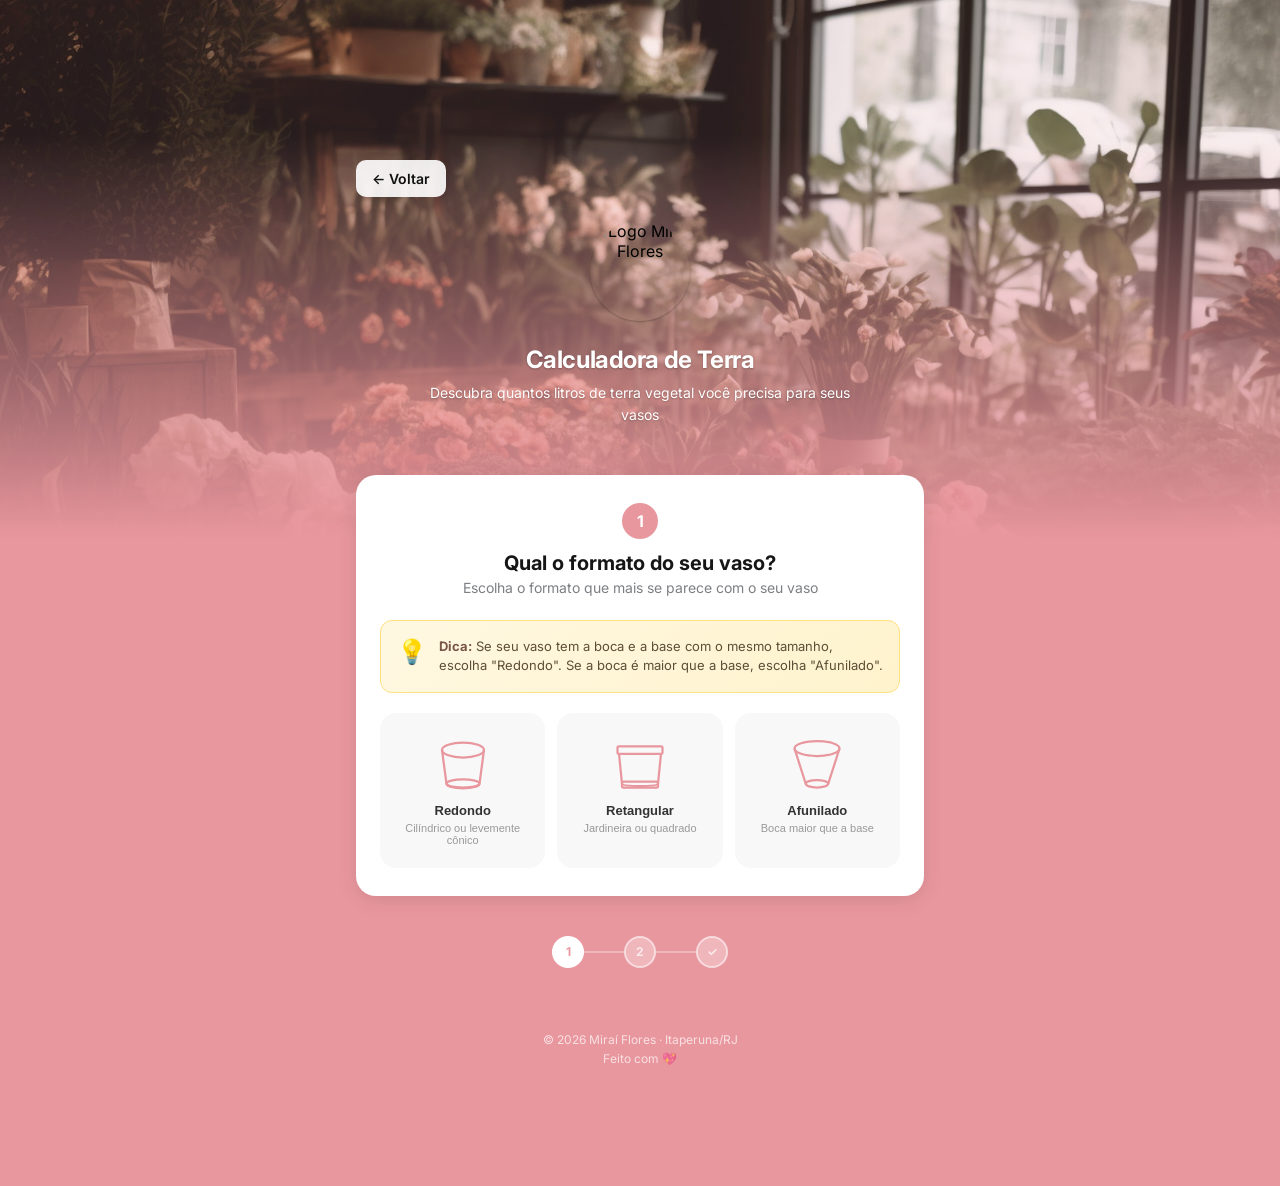
==== commit 3d301c55: "refactor: simplificar calculadora para 3 steps com recomendações inteligentes - Remove seleção de pr" ====
--- a/calculadora.html
+++ b/calculadora.html
@@ -3,8 +3,8 @@
 <head>
   <meta charset="utf-8">
   <meta name="viewport" content="width=device-width, initial-scale=1">
-  <title>Calculadora de Terra e Substrato | Miraí Flores</title>
-  <meta name="description" content="Descubra quantos litros de terra ou substrato você precisa para seus vasos">
+  <title>Calculadora de Terra | Miraí Flores</title>
+  <meta name="description" content="Descubra quantos litros de terra você precisa para seus vasos">
   <meta name="theme-color" content="#e9979e">
   <link rel="preconnect" href="https://fonts.googleapis.com">
   <link rel="preconnect" href="https://fonts.gstatic.com" crossorigin>
@@ -28,8 +28,8 @@
     <div class="profile">
       <img src="https://framerusercontent.com/images/JQwYwnI0x87Uvii2c7hzjCd69yA.png?scale-down-to=512" alt="Logo Miraí Flores">
       <div class="profile-info">
-        <h1>Calculadora de Terra e Substrato</h1>
-        <p>Descubra quantos litros você precisa e qual produto comprar para seus vasos</p>
+        <h1>Calculadora de Terra</h1>
+        <p>Descubra quantos litros de terra vegetal você precisa para seus vasos</p>
       </div>
     </div>
 
@@ -100,24 +100,7 @@
           
           <!-- Ilustração de como medir -->
           <div class="medida-ilustracao">
-            <svg viewBox="0 0 200 180" fill="none" xmlns="http://www.w3.org/2000/svg">
-              <!-- Vaso -->
-              <ellipse cx="100" cy="35" rx="60" ry="20" stroke="#e9979e" stroke-width="3" fill="rgba(233, 151, 158, 0.1)"/>
-              <path d="M40 35 L50 145 Q55 155 100 155 Q145 155 150 145 L160 35" stroke="#e9979e" stroke-width="3" fill="rgba(233, 151, 158, 0.1)"/>
-              <ellipse cx="100" cy="145" rx="50" ry="12" stroke="#e9979e" stroke-width="3" fill="rgba(233, 151, 158, 0.1)"/>
-              
-              <!-- Linha do diâmetro -->
-              <line x1="40" y1="35" x2="160" y2="35" stroke="#333" stroke-width="2" stroke-dasharray="5,3"/>
-              <line x1="40" y1="30" x2="40" y2="40" stroke="#333" stroke-width="2"/>
-              <line x1="160" y1="30" x2="160" y2="40" stroke="#333" stroke-width="2"/>
-              <text x="100" y="25" text-anchor="middle" font-size="12" font-weight="bold" fill="#333">Diâmetro</text>
-              
-              <!-- Linha da altura -->
-              <line x1="170" y1="35" x2="170" y2="145" stroke="#333" stroke-width="2" stroke-dasharray="5,3"/>
-              <line x1="165" y1="35" x2="175" y2="35" stroke="#333" stroke-width="2"/>
-              <line x1="165" y1="145" x2="175" y2="145" stroke="#333" stroke-width="2"/>
-              <text x="185" y="95" text-anchor="middle" font-size="12" font-weight="bold" fill="#333" transform="rotate(90, 185, 95)">Altura</text>
-            </svg>
+            <img src="src/redondo.png" alt="Como medir vaso redondo" class="medida-foto">
             <p class="ilustracao-legenda">Meça o diâmetro na parte de cima (boca) do vaso</p>
           </div>
 
@@ -148,26 +131,7 @@
           
           <!-- Ilustração de como medir -->
           <div class="medida-ilustracao">
-            <svg viewBox="0 0 200 180" fill="none" xmlns="http://www.w3.org/2000/svg">
-              <!-- Vaso retangular 3D -->
-              <path d="M30 40 L30 130 L100 150 L170 130 L170 40 L100 20 Z" stroke="#e9979e" stroke-width="3" fill="rgba(233, 151, 158, 0.1)"/>
-              <path d="M30 40 L100 60 L170 40" stroke="#e9979e" stroke-width="3"/>
-              <path d="M100 60 L100 150" stroke="#e9979e" stroke-width="3"/>
-              
-              <!-- Linha do comprimento -->
-              <line x1="30" y1="160" x2="100" y2="175" stroke="#333" stroke-width="2" stroke-dasharray="5,3"/>
-              <text x="65" y="175" text-anchor="middle" font-size="11" font-weight="bold" fill="#333">Comprimento</text>
-              
-              <!-- Linha da largura -->
-              <line x1="100" y1="175" x2="170" y2="160" stroke="#666" stroke-width="2" stroke-dasharray="5,3"/>
-              <text x="140" y="175" text-anchor="middle" font-size="11" font-weight="bold" fill="#666">Largura</text>
-              
-              <!-- Linha da altura -->
-              <line x1="180" y1="40" x2="180" y2="130" stroke="#333" stroke-width="2" stroke-dasharray="5,3"/>
-              <line x1="175" y1="40" x2="185" y2="40" stroke="#333" stroke-width="2"/>
-              <line x1="175" y1="130" x2="185" y2="130" stroke="#333" stroke-width="2"/>
-              <text x="192" y="90" text-anchor="middle" font-size="11" font-weight="bold" fill="#333" transform="rotate(90, 192, 90)">Altura</text>
-            </svg>
+            <img src="src/retangular.png" alt="Como medir vaso retangular" class="medida-foto">
             <p class="ilustracao-legenda">Meça o lado maior (comprimento) e o lado menor (largura)</p>
           </div>
 
@@ -208,31 +172,7 @@
           
           <!-- Ilustração de como medir -->
           <div class="medida-ilustracao">
-            <svg viewBox="0 0 200 180" fill="none" xmlns="http://www.w3.org/2000/svg">
-              <!-- Vaso afunilado -->
-              <ellipse cx="100" cy="30" rx="70" ry="20" stroke="#e9979e" stroke-width="3" fill="rgba(233, 151, 158, 0.1)"/>
-              <path d="M30 30 L60 150" stroke="#e9979e" stroke-width="3"/>
-              <path d="M170 30 L140 150" stroke="#e9979e" stroke-width="3"/>
-              <ellipse cx="100" cy="150" rx="40" ry="12" stroke="#e9979e" stroke-width="3" fill="rgba(233, 151, 158, 0.1)"/>
-              
-              <!-- Diâmetro superior -->
-              <line x1="30" y1="30" x2="170" y2="30" stroke="#333" stroke-width="2" stroke-dasharray="5,3"/>
-              <line x1="30" y1="25" x2="30" y2="35" stroke="#333" stroke-width="2"/>
-              <line x1="170" y1="25" x2="170" y2="35" stroke="#333" stroke-width="2"/>
-              <text x="100" y="18" text-anchor="middle" font-size="10" font-weight="bold" fill="#333">Diâm. superior</text>
-              
-              <!-- Diâmetro inferior -->
-              <line x1="60" y1="150" x2="140" y2="150" stroke="#666" stroke-width="2" stroke-dasharray="5,3"/>
-              <line x1="60" y1="145" x2="60" y2="155" stroke="#666" stroke-width="2"/>
-              <line x1="140" y1="145" x2="140" y2="155" stroke="#666" stroke-width="2"/>
-              <text x="100" y="170" text-anchor="middle" font-size="10" font-weight="bold" fill="#666">Diâm. inferior</text>
-              
-              <!-- Altura -->
-              <line x1="180" y1="30" x2="180" y2="150" stroke="#333" stroke-width="2" stroke-dasharray="5,3"/>
-              <line x1="175" y1="30" x2="185" y2="30" stroke="#333" stroke-width="2"/>
-              <line x1="175" y1="150" x2="185" y2="150" stroke="#333" stroke-width="2"/>
-              <text x="192" y="95" text-anchor="middle" font-size="10" font-weight="bold" fill="#333" transform="rotate(90, 192, 95)">Altura</text>
-            </svg>
+            <img src="src/afunilado.png" alt="Como medir vaso afunilado" class="medida-foto">
             <p class="ilustracao-legenda">Meça os dois diâmetros: o de cima (maior) e o de baixo (menor)</p>
           </div>
 
@@ -296,98 +236,56 @@
           </div>
         </div>
 
-        <button class="btn-next" id="btn-to-step-3" disabled>Continuar</button>
-      </div>
-
-      <!-- Step 3: Tipo de Produto -->
+        <div class="step-navigation">
+          <button class="btn-back" id="btn-back-to-1">← Voltar</button>
+          <button class="btn-next" id="btn-calcular" disabled>Calcular</button>
+        </div>
+      </div>
+
+      <!-- Step 3: Resultado -->
       <div class="calc-step" id="step-3">
-        <div class="step-header">
-          <span class="step-number">3</span>
-          <h2>Qual produto você deseja usar?</h2>
-          <p class="step-subtitle">Escolha o tipo de terra ou substrato ideal para sua planta</p>
-        </div>
-        
-        <div class="dica-box">
-          <span class="dica-icon">🌱</span>
-          <p><strong>Não sabe qual escolher?</strong> A Terra Vegetal com Húmus serve para a maioria das plantas. Substratos específicos são indicados para plantas que precisam de cuidados especiais.</p>
-        </div>
-
-        <div class="product-types">
-          <button class="product-type-btn" data-product="terra">
-            <div class="product-icon">🌱</div>
-            <div class="product-info">
-              <h3>Terra Vegetal com Húmus</h3>
-              <p>Ideal para vasos, jardins e plantio em geral</p>
-              <span class="product-tag popular">Mais vendido</span>
-            </div>
-          </button>
-          <button class="product-type-btn" data-product="substrato-40l">
-            <div class="product-icon">🪴</div>
-            <div class="product-info">
-              <h3>Substrato 40L</h3>
-              <p>Substrato pronto para plantio</p>
-              <span class="product-tag">Grande volume</span>
-            </div>
-          </button>
-          <button class="product-type-btn" data-product="rosa-deserto">
-            <div class="product-icon">🌺</div>
-            <div class="product-info">
-              <h3>Substrato Rosa do Deserto 10kg</h3>
-              <p>Formulação especial para rosa do deserto</p>
-              <span class="product-tag especial">Específico</span>
-            </div>
-          </button>
-          <button class="product-type-btn" data-product="flores-folhagens">
-            <div class="product-icon">🌸</div>
-            <div class="product-info">
-              <h3>Substrato Flores e Folhagens 10kg</h3>
-              <p>Ideal para plantas ornamentais</p>
-              <span class="product-tag especial">Específico</span>
-            </div>
-          </button>
-        </div>
-      </div>
-
-      <!-- Step 4: Resultado -->
-      <div class="calc-step" id="step-4">
         <div class="step-header">
           <span class="step-number">✓</span>
           <h2>Resultado</h2>
         </div>
-        
-        <div class="resultado-resumo">
-          <div class="resultado-item">
-            <span class="resultado-label">Volume necessário</span>
-            <span class="resultado-valor" id="resultado-litros">0 L</span>
-          </div>
-          <div class="resultado-item">
-            <span class="resultado-label">Peso estimado</span>
-            <span class="resultado-valor" id="resultado-peso">0 kg</span>
-          </div>
-        </div>
-
-        <div class="recomendacao-principal">
-          <h3>🎯 Produto Recomendado</h3>
-          <div class="produto-card-grande" id="produto-recomendado">
-            <div class="produto-imagem">
-              <img src="" alt="Produto" id="produto-img">
-            </div>
-            <div class="produto-detalhes">
-              <h4 id="produto-nome">-</h4>
-              <p class="produto-equiv" id="produto-equiv">-</p>
-              <div class="produto-quantidade">
-                <span class="qtd-label">Quantidade:</span>
-                <span class="qtd-valor" id="produto-qtd">-</span>
-              </div>
-            </div>
-          </div>
-        </div>
-
+
+        <div class="resultado-texto">
+          <p>Você precisa de aproximadamente <strong id="resultado-litros">0</strong> litros de terra vegetal.</p>
+          <p>Peso estimado: <strong id="resultado-peso">0</strong> kg</p>
+        </div>
+
+        <!-- Recomendação principal -->
+        <div class="recomendacao-card principal">
+          <div class="recomendacao-header">
+            <span class="recomendacao-badge">🎯 Recomendação principal</span>
+          </div>
+          <div class="recomendacao-body">
+            <p class="recomendacao-itens" id="rec-principal-itens">-</p>
+            <div class="recomendacao-detalhes">
+              <span class="rec-detalhe" id="rec-principal-litros">-</span>
+              <span class="rec-detalhe rec-preco" id="rec-principal-preco">-</span>
+            </div>
+          </div>
+        </div>
+
+        <!-- Mais prático -->
+        <div class="recomendacao-card pratico" id="recomendacao-pratico" style="display: none;">
+          <div class="recomendacao-header">
+            <span class="recomendacao-badge pratico-badge">✨ Mais prático</span>
+          </div>
+          <div class="recomendacao-body">
+            <p class="recomendacao-itens" id="rec-pratico-itens">-</p>
+            <div class="recomendacao-detalhes">
+              <span class="rec-detalhe" id="rec-pratico-litros">-</span>
+              <span class="rec-detalhe rec-preco" id="rec-pratico-preco">-</span>
+            </div>
+          </div>
+        </div>
+
+        <!-- Outras opções -->
         <div class="alternativas-section" id="alternativas-container" style="display: none;">
           <h3>📦 Outras opções</h3>
-          <div class="alternativas-lista" id="alternativas-lista">
-            <!-- Alternativas serão inseridas via JS -->
-          </div>
+          <div class="alternativas-lista" id="alternativas-lista"></div>
         </div>
 
         <div class="observacao">
@@ -410,9 +308,7 @@
         <div class="progress-line"></div>
         <div class="progress-step" data-step="2">2</div>
         <div class="progress-line"></div>
-        <div class="progress-step" data-step="3">3</div>
-        <div class="progress-line"></div>
-        <div class="progress-step" data-step="4">✓</div>
+        <div class="progress-step" data-step="3">✓</div>
       </div>
 
     </div>
--- a/css/style.css
+++ b/css/style.css
@@ -33,7 +33,7 @@
   height: 60vh;
   z-index: 0;
   overflow: hidden;
-  background-image: url('../cover.jpg');
+  background-image: url('../src/cover.jpg');
   background-size: cover;
   background-position: center;
   background-repeat: no-repeat;
--- a/css/calculadora.css
+++ b/css/calculadora.css
@@ -239,6 +239,44 @@
   color: #fff;
 }
 
+/* === Navegação entre Steps === */
+.step-navigation {
+  display: flex;
+  gap: 12px;
+  margin-top: 8px;
+}
+
+.step-navigation .btn-next {
+  flex: 1;
+  margin-top: 0;
+}
+
+.btn-back {
+  padding: 16px 20px;
+  background: #fff;
+  color: #666;
+  border: 2px solid #e0e0e0;
+  border-radius: 12px;
+  font-size: 14px;
+  font-weight: 600;
+  cursor: pointer;
+  transition: all 0.2s ease;
+  white-space: nowrap;
+}
+
+.btn-back:hover {
+  border-color: #e9979e;
+  color: #e9979e;
+  background: #fff;
+}
+
+.btn-back-full {
+  width: 100%;
+  margin-bottom: 16px;
+  padding: 12px 20px;
+  font-size: 13px;
+}
+
 /* === Botões de Ação === */
 .btn-next {
   width: 100%;
@@ -265,166 +303,98 @@
   cursor: not-allowed;
 }
 
-/* === Seleção de Tipo de Produto === */
-.product-types {
+/* === Resultado - Texto === */
+.resultado-texto {
+  background: linear-gradient(135deg, #e9979e, #d88990);
+  padding: 24px 20px;
+  border-radius: 16px;
+  margin-bottom: 24px;
+  text-align: center;
+}
+
+.resultado-texto p {
+  font-size: 16px;
+  color: #fff;
+  line-height: 1.6;
+  margin: 0;
+}
+
+.resultado-texto strong {
+  font-size: 22px;
+  font-weight: 700;
+}
+
+.resultado-texto p + p {
+  margin-top: 4px;
+  font-size: 14px;
+  color: rgba(255, 255, 255, 0.9);
+}
+
+.resultado-texto p + p strong {
+  font-size: 16px;
+}
+
+/* === Cards de Recomendação === */
+.recomendacao-card {
+  background: #f8f8f8;
+  border-radius: 16px;
+  border: 2px solid #e0e0e0;
+  padding: 20px;
+  margin-bottom: 16px;
+  transition: all 0.2s ease;
+}
+
+.recomendacao-card.principal {
+  border-color: #e9979e;
+  background: #fff;
+  box-shadow: 0 4px 16px rgba(233, 151, 158, 0.15);
+}
+
+.recomendacao-header {
+  margin-bottom: 12px;
+}
+
+.recomendacao-badge {
+  display: inline-block;
+  font-size: 13px;
+  font-weight: 700;
+  color: #e9979e;
+  letter-spacing: 0.3px;
+}
+
+.recomendacao-badge.pratico-badge {
+  color: #7c4dff;
+}
+
+.recomendacao-body {
   display: flex;
   flex-direction: column;
-  gap: 12px;
-}
-
-.product-type-btn {
-  display: flex;
-  align-items: center;
-  gap: 16px;
-  padding: 16px 20px;
-  background: #f8f8f8;
-  border: 2px solid transparent;
-  border-radius: 16px;
-  cursor: pointer;
-  transition: all 0.2s ease;
-  text-align: left;
-}
-
-.product-type-btn:hover {
-  background: #fff;
-  border-color: #e9979e;
-  transform: translateY(-2px);
-  box-shadow: 0 4px 16px rgba(0, 0, 0, 0.1);
-}
-
-.product-type-btn.active {
-  background: #fff;
-  border-color: #e9979e;
-  box-shadow: 0 4px 16px rgba(233, 151, 158, 0.25);
-}
-
-.product-icon {
-  font-size: 32px;
-  width: 50px;
-  height: 50px;
-  display: flex;
-  align-items: center;
-  justify-content: center;
-  background: rgba(233, 151, 158, 0.1);
-  border-radius: 12px;
-}
-
-.product-info {
-  flex: 1;
-}
-
-.product-info h3 {
-  font-size: 15px;
+  gap: 10px;
+}
+
+.recomendacao-itens {
+  font-size: 16px;
   font-weight: 700;
   color: #161616;
-  margin-bottom: 2px;
-}
-
-.product-info p {
+  line-height: 1.4;
+  margin: 0;
+}
+
+.recomendacao-detalhes {
+  display: flex;
+  flex-direction: column;
+  gap: 2px;
+}
+
+.rec-detalhe {
   font-size: 13px;
   color: #7d7f83;
 }
 
-/* === Resultado === */
-.resultado-resumo {
-  display: grid;
-  grid-template-columns: 1fr 1fr;
-  gap: 12px;
-  margin-bottom: 24px;
-}
-
-.resultado-item {
-  background: linear-gradient(135deg, #e9979e, #d88990);
-  padding: 20px 16px;
-  border-radius: 16px;
-  text-align: center;
-}
-
-.resultado-label {
-  display: block;
-  font-size: 13px;
-  color: rgba(255, 255, 255, 0.85);
-  margin-bottom: 4px;
-}
-
-.resultado-valor {
-  font-size: 28px;
-  font-weight: 700;
-  color: #fff;
-}
-
-/* === Produto Recomendado === */
-.recomendacao-principal {
-  margin-bottom: 24px;
-}
-
-.recomendacao-principal h3 {
-  font-size: 16px;
-  font-weight: 700;
-  color: #161616;
-  margin-bottom: 16px;
-}
-
-.produto-card-grande {
-  display: flex;
-  gap: 16px;
-  padding: 20px;
-  background: #f8f8f8;
-  border-radius: 16px;
-  border: 2px solid #e9979e;
-}
-
-.produto-imagem {
-  width: 100px;
-  height: 100px;
-  border-radius: 12px;
-  overflow: hidden;
-  background: #fff;
-  flex-shrink: 0;
-}
-
-.produto-imagem img {
-  width: 100%;
-  height: 100%;
-  object-fit: cover;
-}
-
-.produto-detalhes {
-  flex: 1;
-  display: flex;
-  flex-direction: column;
-  gap: 8px;
-}
-
-.produto-detalhes h4 {
-  font-size: 16px;
-  font-weight: 700;
-  color: #161616;
-  line-height: 1.3;
-}
-
-.produto-equiv {
-  font-size: 13px;
-  color: #7d7f83;
-}
-
-.produto-quantidade {
-  display: flex;
-  gap: 8px;
-  margin-top: auto;
-  padding-top: 8px;
-  border-top: 1px solid #e0e0e0;
-}
-
-.qtd-label {
-  font-size: 13px;
-  color: #666;
-}
-
-.qtd-valor {
-  font-size: 13px;
-  font-weight: 700;
-  color: #e9979e;
+.rec-preco {
+  font-weight: 700;
+  color: #2e7d32;
+  font-size: 14px;
 }
 
 /* === Alternativas === */
@@ -469,8 +439,16 @@
 }
 
 .alternativa-info {
+  display: flex;
+  flex-direction: column;
+  gap: 2px;
   font-size: 12px;
   color: #7d7f83;
+}
+
+.alternativa-info .alt-preco {
+  font-weight: 700;
+  color: #2e7d32;
 }
 
 /* === Observação === */
@@ -616,23 +594,12 @@
     font-size: 11px;
   }
 
-  .resultado-valor {
-    font-size: 24px;
-  }
-
-  .produto-card-grande {
-    flex-direction: column;
-    align-items: center;
-    text-align: center;
-  }
-
-  .produto-detalhes h4 {
+  .resultado-texto strong {
+    font-size: 18px;
+  }
+
+  .recomendacao-itens {
     font-size: 15px;
-  }
-
-  .produto-quantidade {
-    justify-content: center;
-    flex-wrap: wrap;
   }
 
   .progress-step {
@@ -664,8 +631,8 @@
     height: 40px;
   }
 
-  .resultado-resumo {
-    grid-template-columns: 1fr;
+  .resultado-texto strong {
+    font-size: 18px;
   }
 
   .preenchimento-options {
@@ -727,6 +694,14 @@
   max-height: 160px;
 }
 
+.medida-foto {
+  max-width: 100%;
+  height: auto;
+  max-height: 200px;
+  border-radius: 12px;
+  box-shadow: 0 2px 8px rgba(0, 0, 0, 0.1);
+}
+
 .ilustracao-legenda {
   font-size: 13px;
   color: #666;
@@ -805,6 +780,10 @@
     max-height: 140px;
   }
 
+  .medida-foto {
+    max-height: 180px;
+  }
+
   .ilustracao-legenda {
     font-size: 12px;
   }
@@ -825,7 +804,21 @@
     max-height: 120px;
   }
 
+  .medida-foto {
+    max-height: 150px;
+  }
+
   .pot-type-btn small {
     display: none;
   }
-}
+
+  .step-navigation {
+    flex-direction: column-reverse;
+    gap: 8px;
+  }
+
+  .btn-back {
+    width: 100%;
+    padding: 12px 16px;
+  }
+}
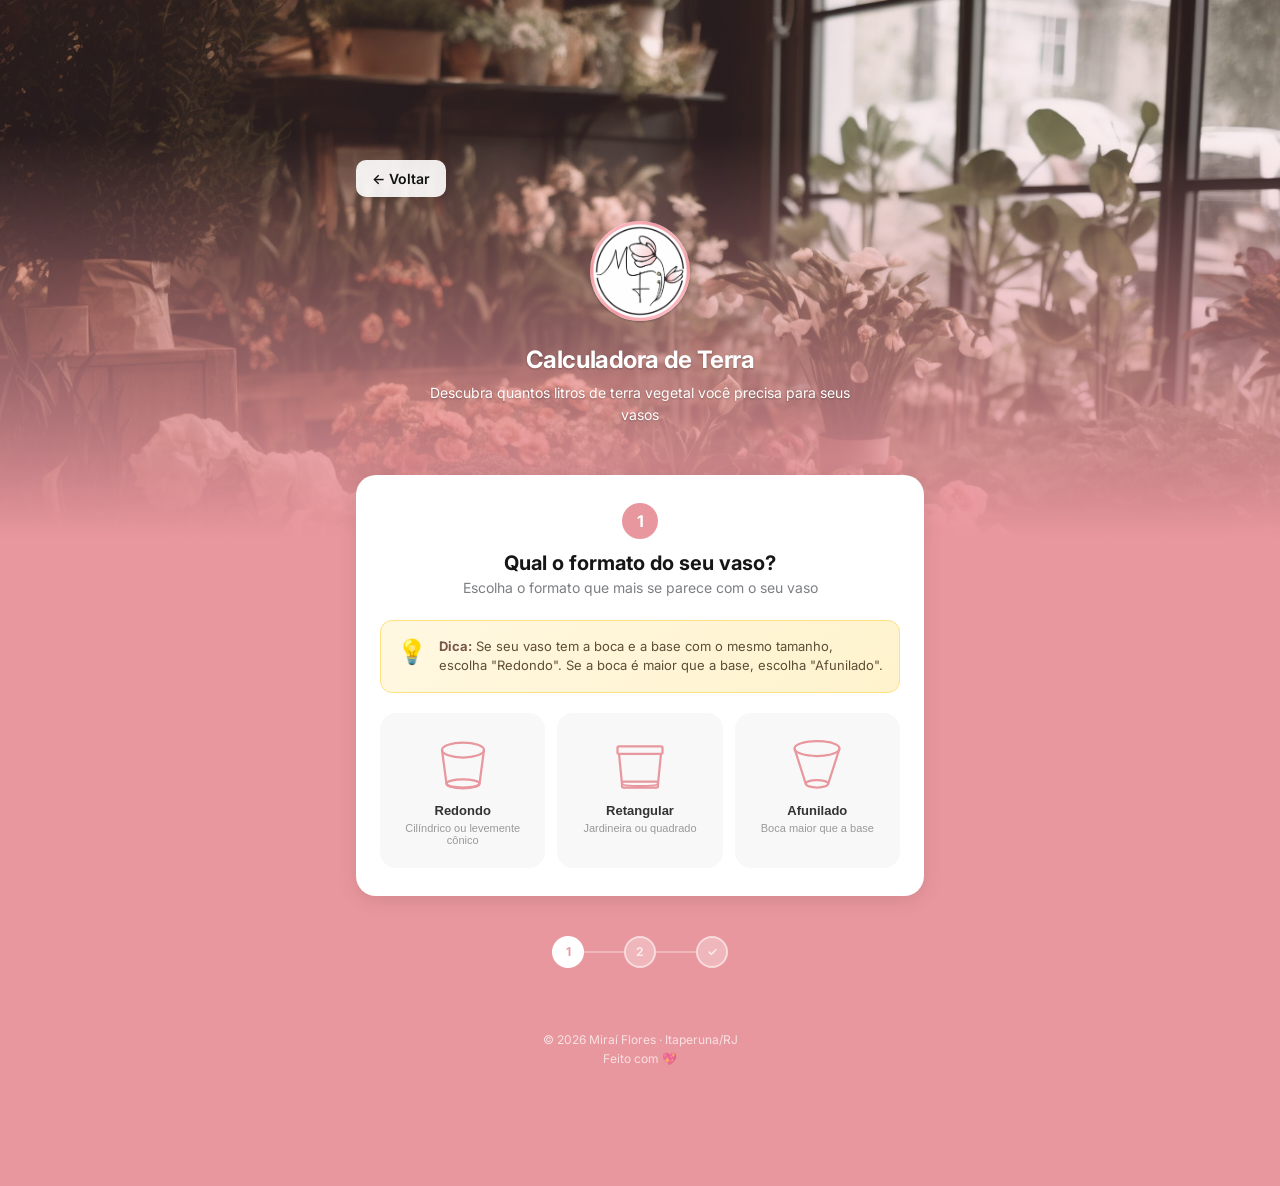
==== commit c89648a5: "Update calculadora.html, style.css, index.html and add logo.webp" ====
--- a/calculadora.html
+++ b/calculadora.html
@@ -26,7 +26,7 @@
 
     <!-- Profile -->
     <div class="profile">
-      <img src="https://framerusercontent.com/images/JQwYwnI0x87Uvii2c7hzjCd69yA.png?scale-down-to=512" alt="Logo Miraí Flores">
+      <img src="src/logo.webp" alt="Logo Miraí Flores">
       <div class="profile-info">
         <h1>Calculadora de Terra</h1>
         <p>Descubra quantos litros de terra vegetal você precisa para seus vasos</p>
@@ -294,7 +294,7 @@
 
         <div class="resultado-acoes">
           <a href="#" class="btn-whatsapp-pedido" id="btn-whatsapp-pedido" target="_blank" rel="noopener">
-            <span>💬</span> Quero Pedir esse Produto
+            <span><svg width="1em" height="1em" viewBox="0 0 24 24" fill="currentColor" xmlns="http://www.w3.org/2000/svg"><path d="M16.75 13.96c.25.13.41.2.46.3.06.11.04.61-.21 1.18-.2.56-1.24 1.1-1.7 1.12-.46.02-.47.36-2.96-.73-2.49-1.09-3.99-3.75-4.11-3.92-.12-.17-.96-1.38-.92-2.61.05-1.22.69-1.8.95-2.04.24-.26.51-.29.68-.26h.47c.15 0 .36-.06.55.45l.69 1.87c.06.13.1.28.01.44l-.27.41-.39.42c-.12.12-.26.25-.12.5.12.26.62 1.09 1.32 1.78.91.88 1.71 1.17 1.95 1.3.24.14.39.12.54-.04l.81-.94c.19-.25.35-.19.58-.11l1.67.88M12 2a10 10 0 0 1 10 10 10 10 0 0 1-10 10c-1.97 0-3.8-.57-5.35-1.55L2 22l1.55-4.65A9.969 9.969 0 0 1 2 12 10 10 0 0 1 12 2m0 2a8 8 0 0 0-8 8c0 1.72.54 3.31 1.46 4.61L4.5 19.5l2.89-.96A7.95 7.95 0 0 0 12 20a8 8 0 0 0 8-8 8 8 0 0 0-8-8z"/></svg></span> Quero Pedir esse Produto
           </a>
           <button class="btn-recalcular" id="btn-recalcular">
             🔄 Fazer Nova Simulação
--- a/css/style.css
+++ b/css/style.css
@@ -154,6 +154,16 @@
 
 .btn-icon {
   font-size: 16px;
+  display: inline-flex;
+  align-items: center;
+  justify-content: center;
+}
+
+.btn-icon svg {
+  width: 1em;
+  height: 1em;
+  vertical-align: middle;
+  display: block;
 }
 
 /* === Link Cards (inspirado no EXEMPLO - layout horizontal) === */
